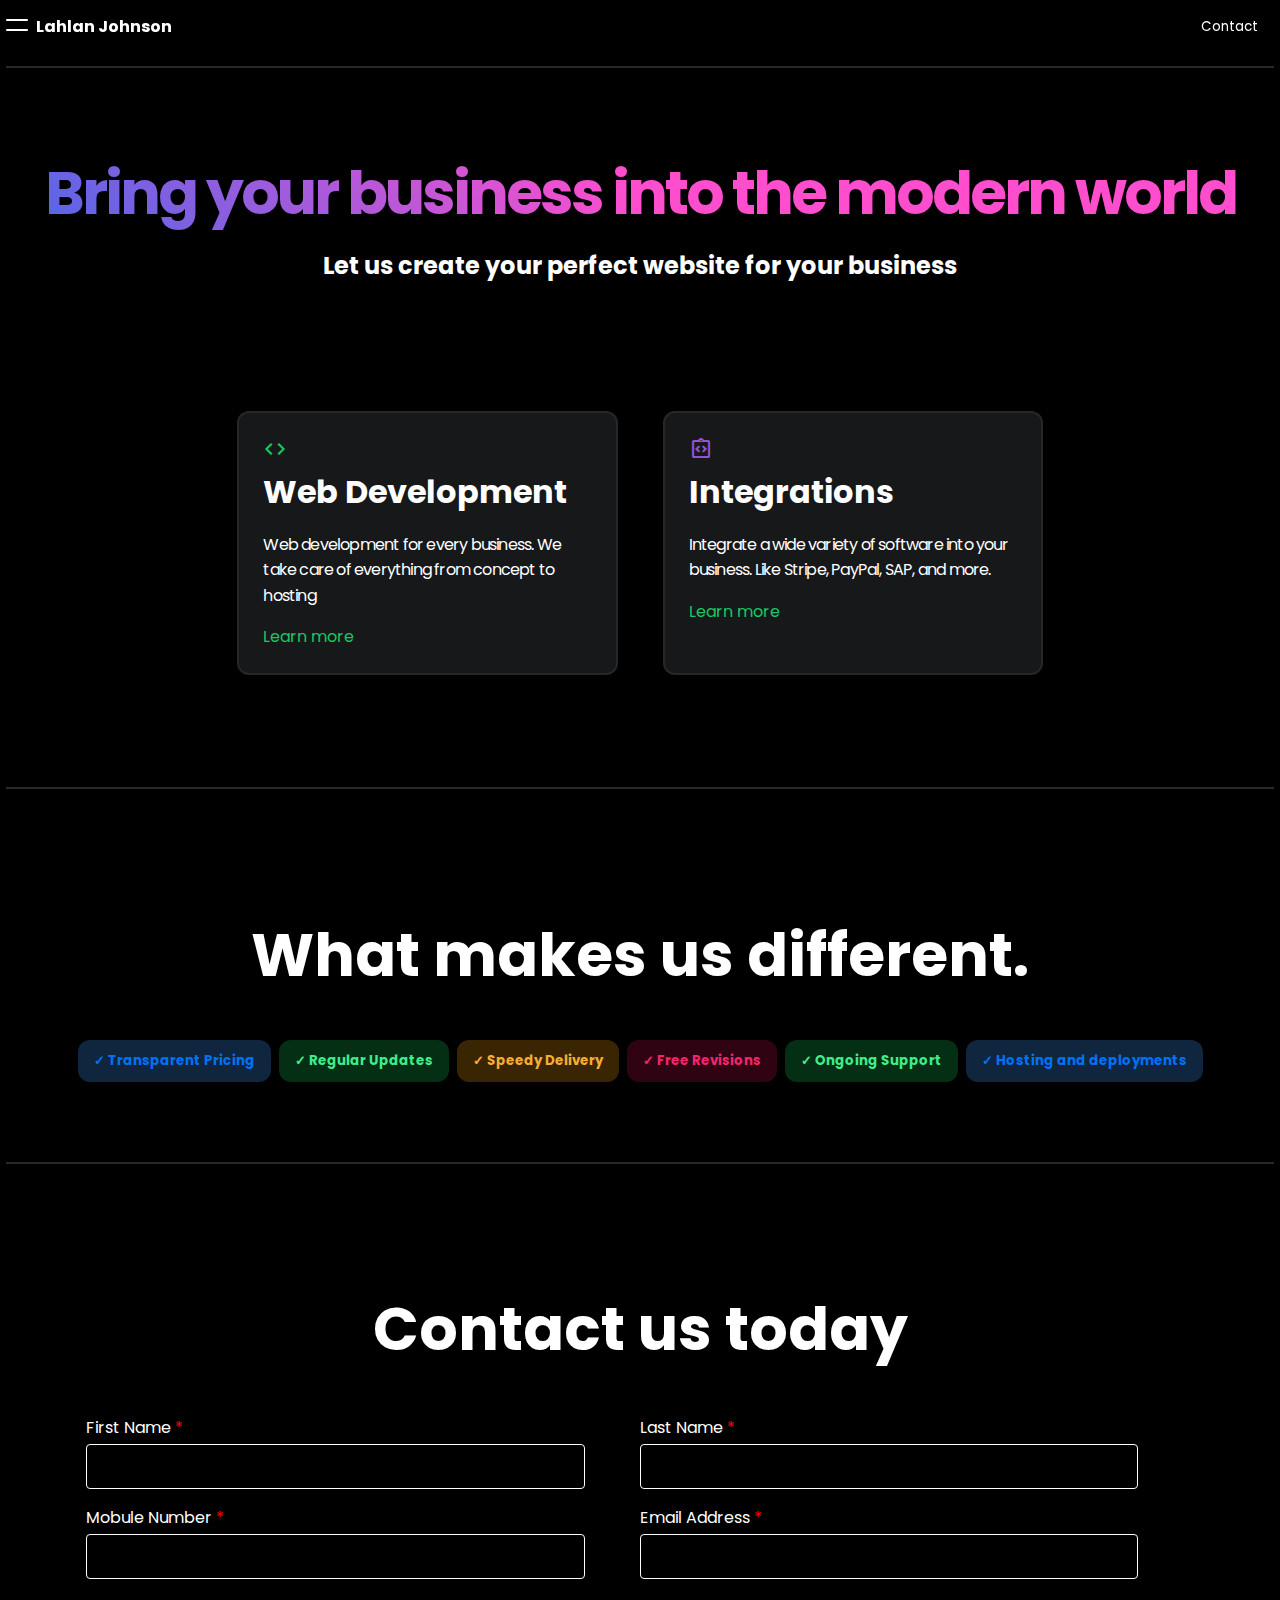
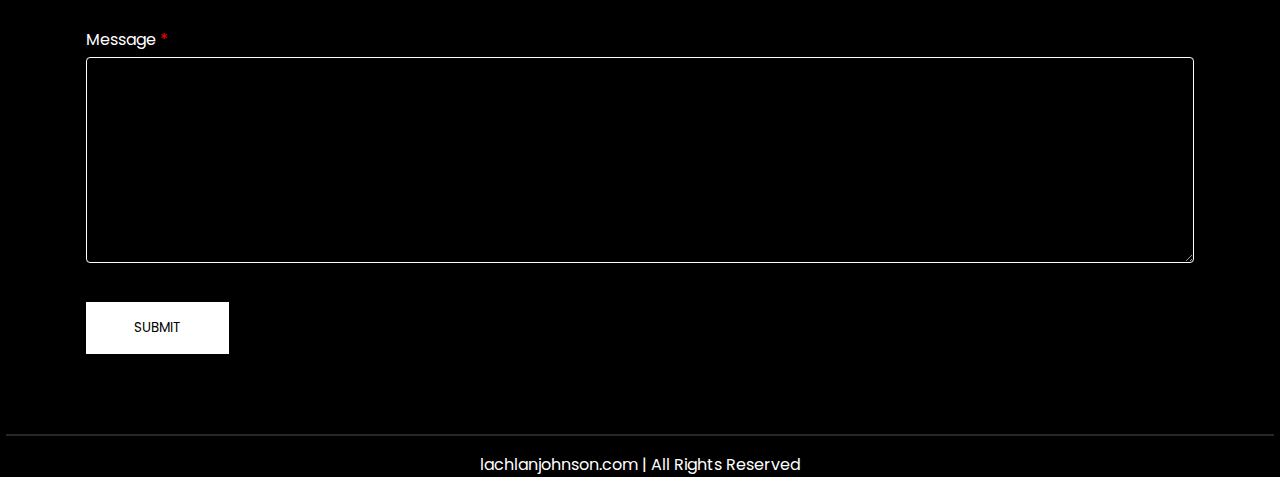
==== index.html @ 2bc39362 "Add files via upload" ====
<!DOCTYPE html>
<html lang="en">
<head>
  <meta charset="UTF-8">
  <meta http-equiv="X-UA-Compatible" content="IE=edge">
  <meta name="viewport" content="width=device-width, initial-scale=1.0">
  <link rel="stylesheet" href="/styles.css">
  <link rel="preconnect" href="https://fonts.googleapis.com">
<link rel="preconnect" href="https://fonts.gstatic.com" crossorigin>
<link href="https://fonts.googleapis.com/css2?family=Poppins:ital,wght@0,100;0,200;0,300;0,400;0,500;0,600;0,700;0,800;0,900;1,100;1,200;1,300;1,400;1,500;1,600;1,700;1,800;1,900&display=swap" rel="stylesheet">
  <link href="https://fonts.googleapis.com/icon?family=Material+Icons" rel="stylesheet">
  <link rel="stylesheet" href="https://fonts.googleapis.com/css2?family=Material+Symbols+Outlined:opsz,wght,FILL,GRAD@48,400,0,0" />
  <link rel="stylesheet" href="https://fonts.googleapis.com/css2?family=Material+Symbols+Outlined:opsz,wght,FILL,GRAD@20..48,100..700,0..1,-50..200" />
  <script src="/script.js" defer></script>
  <title>Lachlan Johnson</title>
</head>
<body>
  <header>
    <nav>
      <div class="navbar container">
        <div class="nav-flex">
          <div class="menu-icon">
            <input class="menu-icon__cheeckbox" type="checkbox" />
            <div>
              <span></span>
              <span></span>
            </div>
          </div>
  
          <span class="header-name">Lahlan Johnson</span>
          
        </div>
        <div class="nav-links">
          <a class="nav-links-anchor" href="#contact"><button class="nav-link-contact">Contact</button></a>
        </div>
      </div>
      <menu class="overlay">
        <ul class="overlay-ul">
          <li class="overlay-listitem"> <a class="anchor-item" href="/coming-soon.html">Web Development</a> </li>
          <li class="overlay-listitem"> <a class="anchor-item"  href="/coming-soon.html">SaaS</a> </li>
          <li class="overlay-listitem"> <a class="anchor-item"  href="/coming-soon.html"></a> </li>
        </ul>
      </menu>
    </nav>
  </header>

  <main>
    <section class="hero container">
      <h1 class="large-font hero-text">Bring your business into the modern world</h1>
      <p class="hero-p">Let us create your perfect website for your business</p>

      <div class="card-flex">
        <div class="card card-padding">
          <span style="color: #17C964;" class="material-icons">code</span>
          <h1 style="margin: 0" class="card-header">Web Development</h1>
          <p class="card-paragraph tight-letter-spacing">Web development for every business. We take care of everything from concept to hosting</p>
          <a style="color: #17C964" href="/coming-soon.html">Learn more</a>
        </div>

        <div class="card card-padding">
          <span style="color: #9750DD;" class="material-symbols-outlined">
            integration_instructions
            </span>
          <h1 style="margin: 0" class="card-header">Integrations</h1>
          <p class="card-paragraph tight-letter-spacing">Integrate a wide variety of software into your business. Like Stripe, PayPal, SAP, and more.</p>
          <a style="color: #17C964" href="/coming-soon.html">Learn more</a>
        </div>
      </div>
    </section>

    <section class="difference container">
      <h1 class="large-font difference-header">What makes us different.</h1>
      <div class="chip-grid">
        <button class="chip">&#10003 Transparent Pricing</button>
        <button class="chip">&#10003 Regular Updates</button>      
        <button class="chip">&#10003 Speedy Delivery</button>
        <button class="chip">&#10003 Free Revisions</button>
        <button class="chip">&#10003 Ongoing Support</button>
        <button class="chip">&#10003 Hosting and deployments</button>
      </div>
    </section>

    <section id="contact" class="cta container">
      <h1 class="cta-header large-font">Contact us today</h1>

      <form action="https://getform.io/f/d6334047-0075-4484-a3ac-f2ec2c60a82d" method="post">
        <div class="input-field-names">
          <div class="contact">
            <label name="firstName" class="cta-label" for="First Name">First Name</label>
            <input class="input-contact" type="text">
          </div>
    
          <div class="contact">
            <label class="cta-label" for="Last Name">Last Name</label>
            <input name="lastName" class="input-contact" type="text">
          </div>
        </div>
    
        <div class="input-field-contact">
          <div class="contact">
            <label class="cta-label" for="Mobile">Mobule Number</label>
            <input name="number" class="input-contact" type="text">
          </div>
    
          <div class="contact">
            <label class="cta-label" for="Email">Email Address</label>
            <input name="email" class="input-contact" type="text">
          </div>
        </div>
    
        <div class="text-area">
          <label class="cta-label" for="message">Message</label>
          <textarea name="message" class="message" name="" id="" cols="30" rows="10"></textarea>
        </div>
    
        <button class="submit-btn">SUBMIT</button>

      </section> 
       
    <footer>
      <div class="footer-container">
        <span href="#">lachlanjohnson.com | All Rights Reserved</span>
      </div>
    </footer>
  </main>
</body>
</html>
---- styles.css ----
:root {
  --bar-bg: white;
}
html {
  scroll-behavior: smooth;
}

body {
  margin: 0;
  scroll-behavior: smooth;
}

/* GLOBAL */
* {
  font-family: Poppins, Arial;
  box-sizing: border-box;
  /* margin: 0;
  padding: 0; */
}

.container {
  width: 100%;
  max-width: 1200px;
  margin: 0 auto;
}

@media (max-width: 1200px) {
  .container {
    width: 90%;
  }
}

.large-font {
  font-size: 60px;
}

.tight-letter-spacing {
  letter-spacing: -0.05em;
  line-height: 1.75;
}

.card-padding {
  padding: 24px 24px;
}

a {
  text-decoration: none;
}

a:visited {
  text-decoration: none;
  color: white;
}

h1 {
  color: white;
}
h3 {
  color: white;
}
p {
  color: white;
}

div {
  color: white;
}

span {
  color: white;
}

body {background-color: black;}

/* HEADER */
.hamburger {
  display: block;
  cursor: pointer;
}

.hamburger.active .bar:nth-child(1) {
  opacity: 0;
}
.hamburger.active .bar:nth-child(2) {
  transform: translateY(8px) rotate(45deg);
}
.hamburger.active .bar:nth-child(3) {
  transform: translateY(-8px) rotate(-45deg);
}

.bar {
  display: block;
  width: 25px;
  height: 3px;
  margin: 5px 0;
  transition: all 0.3s ease;
  background-color: white;
}

header {
  position: sticky;
  top: 0;
  background-color: rgba(0, 0, 0, 0.9);
}

nav {
  display: flex;
  flex-direction: column;
  justify-content: space-between;
  align-items: center;
  position: sticky;
  top: 0;
  left: 0;
  right: 0;
  z-index: 100;
}

.navbar {
  display: flex;
  flex-direction: row;
  align-items: center;
  justify-content: space-between;
  padding-bottom: 1rem;
  border-bottom: 2px solid #26292B;
}

.navbar__links {
  display: none;
  flex-direction: row;
  align-items: center;
  gap: 24px;
}

.navbar__links ul {
  list-style: none;
  padding: 0;
}

.nav-link-contact {
  color: white;
  background-color: black;
  border: none;
  cursor: pointer;
  border-radius: 0.5rem;
  padding: 0.5rem 1rem;
}

.nav-link-contact:hover {
  color: #929496;
  background-color: #2b2f31;
}

.nav-links-anchor {
  text-decoration: none;
  color: white;

}


.overlay {
  position: fixed;
	top: 5.2%;
	left: 0%;
	width: 100%;
	height: 100vh;
	display: none;
	z-index: 98;
  background: rgba(0, 0, 0, 0.6);
  backdrop-filter: saturate(180%) blur(16px);
	transition: 0.4s;
}


.overlay-ul {
  list-style: none;
}

.overlay-listitem {
  padding-bottom: 1rem;
  color: white;
}
.anchor-item {
  transition: 0.2s;
}
.anchor-item:active {
  color: #9BA1A6;
}
/*  */

.nav-links {
  display: block;
  margin-top: 0.3rem;
}

.nav-flex {
  display: flex;
  align-items: center;
}

.header-name {
  position: block;
  margin-top: 0.2rem;
  color: white;
  font-size: 16px;
  font-weight: bold;
}

/* HERO SECTION */
main {
  margin-top: 5rem;
}

.hero {
  display: flex;
  padding-bottom: 7rem;
  flex-direction: column;
  border-bottom: 2px solid #26292B;
  border-width: 100%;
}

.hero-text {
  color: #0072F5;
  margin: 0;
  letter-spacing: -0.05em;
  line-height: 1.5;
  text-align: center;
  background-image: linear-gradient(45deg, #0072F5 -20%, #FF4ECD 50%);
  background-clip: text;
  -webkit-background-clip: text;
  -webkit-text-fill-color: transparent;
}

.br-desktop {
  display: none;
}

.hero-p {
  font-size: 24px;
  margin-bottom: 3rem;
  margin-top: 0.6rem;
  font-weight: bold;
  text-align: center;
  color: white;
}

.card-flex {
  display: flex;
  flex-direction: column;
  gap: 35px;
}

.card {
  background-color: #16181a;
  border: 2px solid #252729;
  border-radius: 12px;
}

.card-paragraph {
  line-height: 1.6;
}

/* DIFFERENCE */

.difference {
  padding: 80px 0;
}

@media (min-width: 768px) {
  .difference {
    padding-top: 5rem;
    padding-bottom: 5rem;
    border-bottom: solid 2px #26292B;
  }
}

.difference-header {
  text-align: center;
}

.chip-flex {
  display: flex;
  flex-direction: row;
  justify-content: center;
 flex-wrap: wrap; 
}

.chip-grid {
  width: 100%;
  display: flex;
  flex-wrap: wrap;
  justify-content: center;
  gap: 8px;
}

.chip {
  display: inline;
  padding: 0.7rem 1rem;
  border-radius: 12px;
  border: none;
  cursor: pointer;
  font-weight: bold;
}

.chip:nth-child(1), .chip:nth-child(6) {
  background-color: #10253E;
  color: #0072F5;
}

.chip:nth-child(1):active, .chip:nth-child(6):active {
  background-color: #1D324B;
  color: #0D7FFF;
}

.chip:nth-child(2), .chip:nth-child(5) {
  background-color: #042F14;
  color: #41EC8B;
}

.chip:nth-child(2):active, .chip:nth-child(5):active {
  background-color: #113C21;
  color: #4EF998;
}

.chip:nth-child(3) {
  background-color: #3a2503;
  color: #F6AD37;
}

.chip:nth-child(3):active {
  background-color: #473210;
  color: #FFBA44;
}

.chip:nth-child(4) {
  background-color: #300313;
  color: #F4256d;
}

.chip:nth-child(4):active {
  background-color: #3D1020;
  color: #FF327A;
}

/* CTA */

.input-field-names {
  display: flex;
  justify-content: space-between;
  flex: 0 0 auto;
}

.input-field-contact {
  display: flex;
  justify-content: center;
  margin-top: 1rem;
}

.cta-header {
  text-align: center;
}

.cta-label {
  display: block;
  padding-bottom: 0.3rem;
  color: white;
}

.cta-label::after {
  content: " *";
  color: red;
}

.contact{
  width: 50%;
}

.input-contact {
  width: 90% !important;
  padding: 0.7rem;
  border: 1px white solid;
  border-radius: 0.25rem;
  background-color: black;
  caret-color: white;
  color: white;
}

.text-area {
  margin-top: 3rem;
  margin-bottom: 2rem;
}

.message {
  color: white;
  width: 100%;
  border: 1px white solid;
  border-radius: 0.25rem;
  background-color: black;
  caret-color: white;
}

.submit-btn {
  padding: 1rem 3rem;
  background-color: white;
  border: none;
  cursor: pointer;
}

.submit-btn:active {
  background-color: #E6E6E6;
}

.cta {
  border-bottom: 2px solid #26292B;
  padding-bottom: 2rem;
}

/* FOOTER */

footer span {
  cursor: pointer;
}

.footer-container {
  margin-top: 1rem;
  display: flex;
  justify-content: center;
}

@media screen and (min-width: 1280px) {
  .nav-links {
    display: flex;
    gap: 55px;
  }
  .card-flex {
    margin-top: 5rem;
    display: flex;
    flex-direction: row;
    justify-content: center;
    gap: 45px;
  }

  .card {
    width: 30%;
  }

  .br-desktop {
    display: block;
  }

  .container {
    width: 100%;
    max-width: 99%;
    margin: 0 auto;
  }

  /* CHIP */
/* ??????? WTRF*/
  .chip-flex {
    display: flex;
    align-items: center;
    justify-content: center;
    margin-left: 20%;
    width: 50%;
  }

  .chip-grid {
    display: grid;
    grid-template-areas: 'pricing updates delivery revisions support deployments';
  }

  .chip {
    display: inline;
    padding: 0.7rem 1rem;
    border-radius: 12px;
    border: none;
    font-weight: bold;
  }
  
  /* CTA */
  .cta {
    padding: 80px;
  }

  .cards-flex {
    display: flex;
    flex-direction: row;
    justify-content: center;
    gap: 50px;
  }

  .cards {
    width: 20%;
  }


}

.menu-icon {
  position: relative;
  margin-right: 10px;
  height: 50px;
  width: 20px;
  cursor: pointer;
}
.menu-icon .menu-icon__cheeckbox {
  display: block;
  width: 100%;
  height: 100%;
  position: relative;
  cursor: pointer;
  z-index: 2;
  -webkit-touch-callout: none;
  position: absolute;
  opacity: 0;
}
.menu-icon div {
  margin: auto;
  position: absolute;
  top: 0;
  right: 0;
  left: 0;
  bottom: 0;
  width: 22px;
  height: 12px;
}
.menu-icon span {
  position: absolute;
  display: block;
  width: 100%;
  height: 2px;
  background-color: var(--bar-bg, #000);
  border-radius: 1px;
  transition: all 0.2s cubic-bezier(0.1, 0.82, 0.76, 0.965);
}
.menu-icon span:first-of-type {
  top: 0;
}
.menu-icon span:last-of-type {
  bottom: 0;
}
.menu-icon.active span:first-of-type,
.menu-icon .menu-icon__cheeckbox:checked + div span:first-of-type {
  transform: rotate(45deg);
  top: 5px;
}
.menu-icon.active span:last-of-type,
.menu-icon .menu-icon__cheeckbox:checked + div span:last-of-type {
  transform: rotate(-45deg);
  bottom: 5px;
}
.menu-icon.active:hover span:first-of-type, .menu-icon.active:hover span:last-of-type, .menu-icon:hover .menu-icon__cheeckbox:checked + div span:first-of-type, .menu-icon:hover .menu-icon__cheeckbox:checked + div span:last-of-type {
  width: 22px;
}
@media (min-width: 1024px) {
  .menu-icon:hover span:first-of-type {
    width: 26px;
  }
  .menu-icon:hover span:last-of-type {
    width: 12px;
  }
}
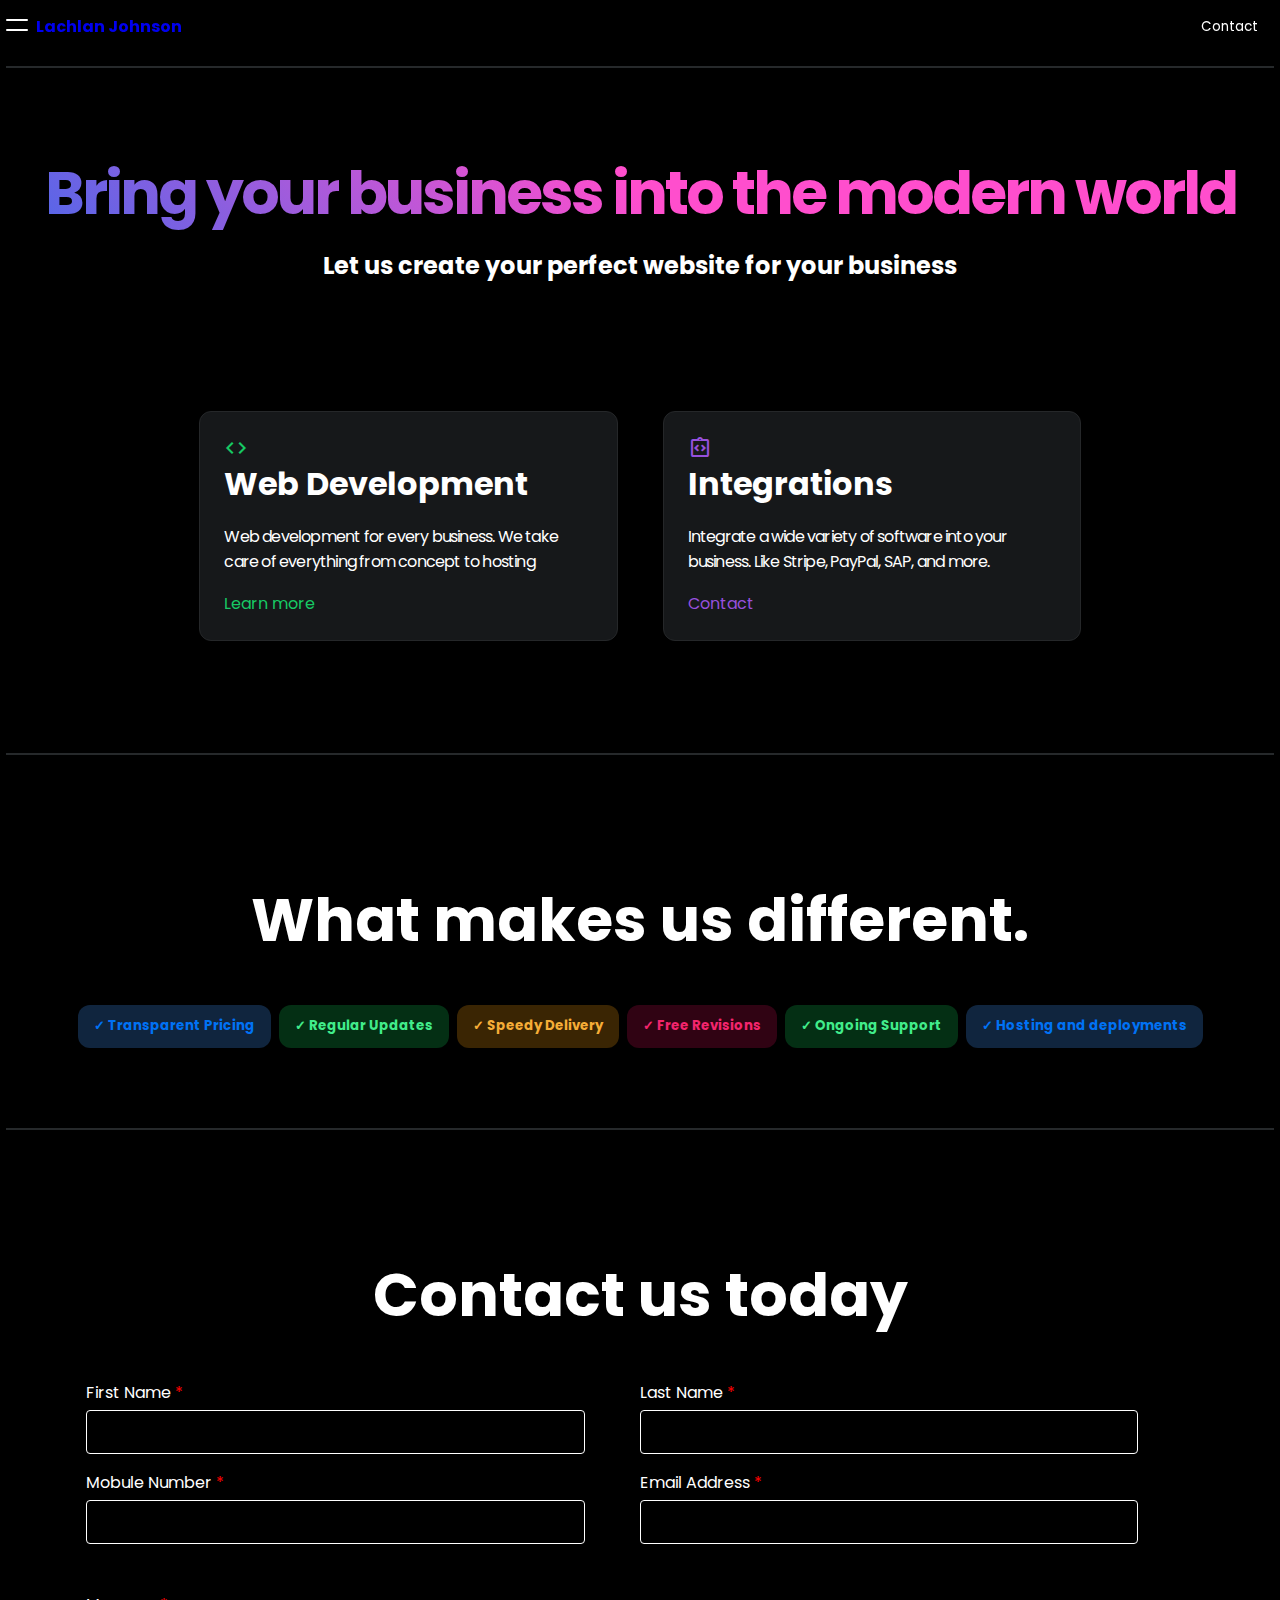
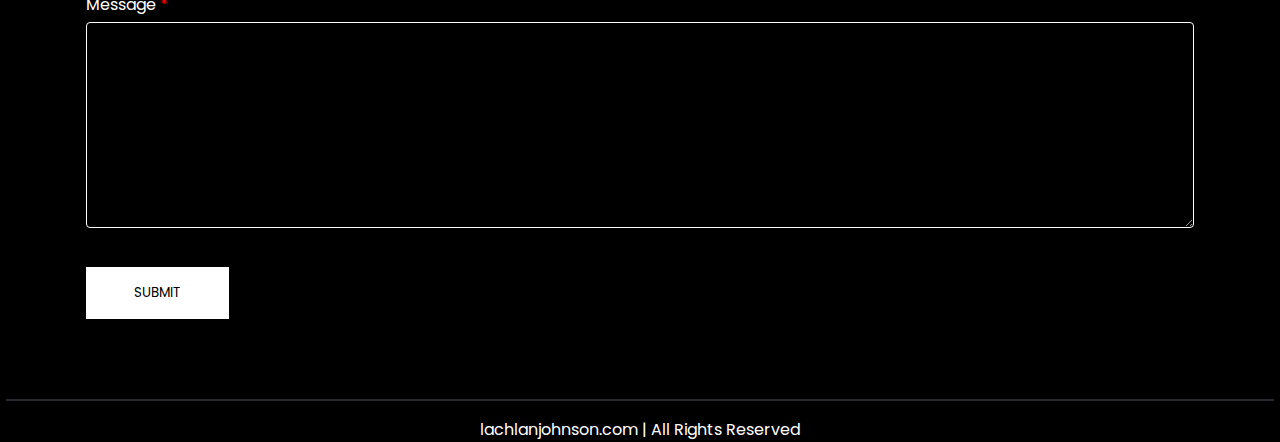
==== commit f3fb3e68: "Add files via upload" ====
--- a/index.html
+++ b/index.html
@@ -4,14 +4,14 @@
   <meta charset="UTF-8">
   <meta http-equiv="X-UA-Compatible" content="IE=edge">
   <meta name="viewport" content="width=device-width, initial-scale=1.0">
-  <link rel="stylesheet" href="/styles.css">
+  <link rel="stylesheet" href="styles.css">
   <link rel="preconnect" href="https://fonts.googleapis.com">
 <link rel="preconnect" href="https://fonts.gstatic.com" crossorigin>
 <link href="https://fonts.googleapis.com/css2?family=Poppins:ital,wght@0,100;0,200;0,300;0,400;0,500;0,600;0,700;0,800;0,900;1,100;1,200;1,300;1,400;1,500;1,600;1,700;1,800;1,900&display=swap" rel="stylesheet">
   <link href="https://fonts.googleapis.com/icon?family=Material+Icons" rel="stylesheet">
   <link rel="stylesheet" href="https://fonts.googleapis.com/css2?family=Material+Symbols+Outlined:opsz,wght,FILL,GRAD@48,400,0,0" />
   <link rel="stylesheet" href="https://fonts.googleapis.com/css2?family=Material+Symbols+Outlined:opsz,wght,FILL,GRAD@20..48,100..700,0..1,-50..200" />
-  <script src="/script.js" defer></script>
+  <script src="script.js" defer></script>
   <title>Lachlan Johnson</title>
 </head>
 <body>
@@ -27,7 +27,7 @@
             </div>
           </div>
   
-          <span class="header-name">Lahlan Johnson</span>
+          <span class="header-name"> <a href="/index.html">Lachlan Johnson</a> </span>
           
         </div>
         <div class="nav-links">
@@ -36,9 +36,8 @@
       </div>
       <menu class="overlay">
         <ul class="overlay-ul">
-          <li class="overlay-listitem"> <a class="anchor-item" href="/coming-soon.html">Web Development</a> </li>
-          <li class="overlay-listitem"> <a class="anchor-item"  href="/coming-soon.html">SaaS</a> </li>
-          <li class="overlay-listitem"> <a class="anchor-item"  href="/coming-soon.html"></a> </li>
+          <li class="overlay-listitem"> <a class="anchor-item" href="/web-development.html">Web Development</a> </li>
+          <!-- <li class="overlay-listitem"> <a class="anchor-item"  href="#contact">Integrations</a> </li> -->
         </ul>
       </menu>
     </nav>
@@ -54,7 +53,7 @@
           <span style="color: #17C964;" class="material-icons">code</span>
           <h1 style="margin: 0" class="card-header">Web Development</h1>
           <p class="card-paragraph tight-letter-spacing">Web development for every business. We take care of everything from concept to hosting</p>
-          <a style="color: #17C964" href="/coming-soon.html">Learn more</a>
+          <a style="color: #17C964" href="/web-development.html">Learn more</a>
         </div>
 
         <div class="card card-padding">
@@ -63,7 +62,7 @@
             </span>
           <h1 style="margin: 0" class="card-header">Integrations</h1>
           <p class="card-paragraph tight-letter-spacing">Integrate a wide variety of software into your business. Like Stripe, PayPal, SAP, and more.</p>
-          <a style="color: #17C964" href="/coming-soon.html">Learn more</a>
+          <a style="color: #9750DD" href="#contact">Contact</a>
         </div>
       </div>
     </section>
@@ -119,7 +118,7 @@
        
     <footer>
       <div class="footer-container">
-        <span href="#">lachlanjohnson.com | All Rights Reserved</span>
+        <span href="/index.html">lachlanjohnson.com | All Rights Reserved</span>
       </div>
     </footer>
   </main>
--- a/styles.css
+++ b/styles.css
@@ -138,17 +138,17 @@
 
 .nav-link-contact {
   color: white;
-  background-color: black;
+  background-color: transparent;
   border: none;
   cursor: pointer;
   border-radius: 0.5rem;
   padding: 0.5rem 1rem;
 }
 
-.nav-link-contact:hover {
+/* .nav-link-contact:hover {
   color: #929496;
   background-color: #2b2f31;
-}
+} */
 
 .nav-links-anchor {
   text-decoration: none;
@@ -246,13 +246,24 @@
 .card-flex {
   display: flex;
   flex-direction: column;
+  align-items: center;
   gap: 35px;
 }
 
+.nav-link-contact:hover {
+  color: #929496;
+  background-color: #2b2f31;
+}
+
+
 .card {
+  display: flex;
+  flex-direction: column;
+  justify-content: center;
   background-color: #16181a;
-  border: 2px solid #252729;
+  border: 1.5px solid #252729;
   border-radius: 12px;
+  width: 90%;
 }
 
 .card-paragraph {
@@ -264,6 +275,7 @@
 .difference {
   padding: 80px 0;
 }
+
 
 @media (min-width: 768px) {
   .difference {
@@ -275,6 +287,10 @@
 
 .difference-header {
   text-align: center;
+}
+
+.nav-link-contact:hover {
+  background-color: transparent;
 }
 
 .chip-flex {
@@ -439,8 +455,13 @@
     gap: 45px;
   }
 
+  .nav-link-contact:hover {
+    color: #929496;
+    background-color: #2b2f31;
+  }
+  
   .card {
-    width: 30%;
+    width: 33%;
   }
 
   .br-desktop {
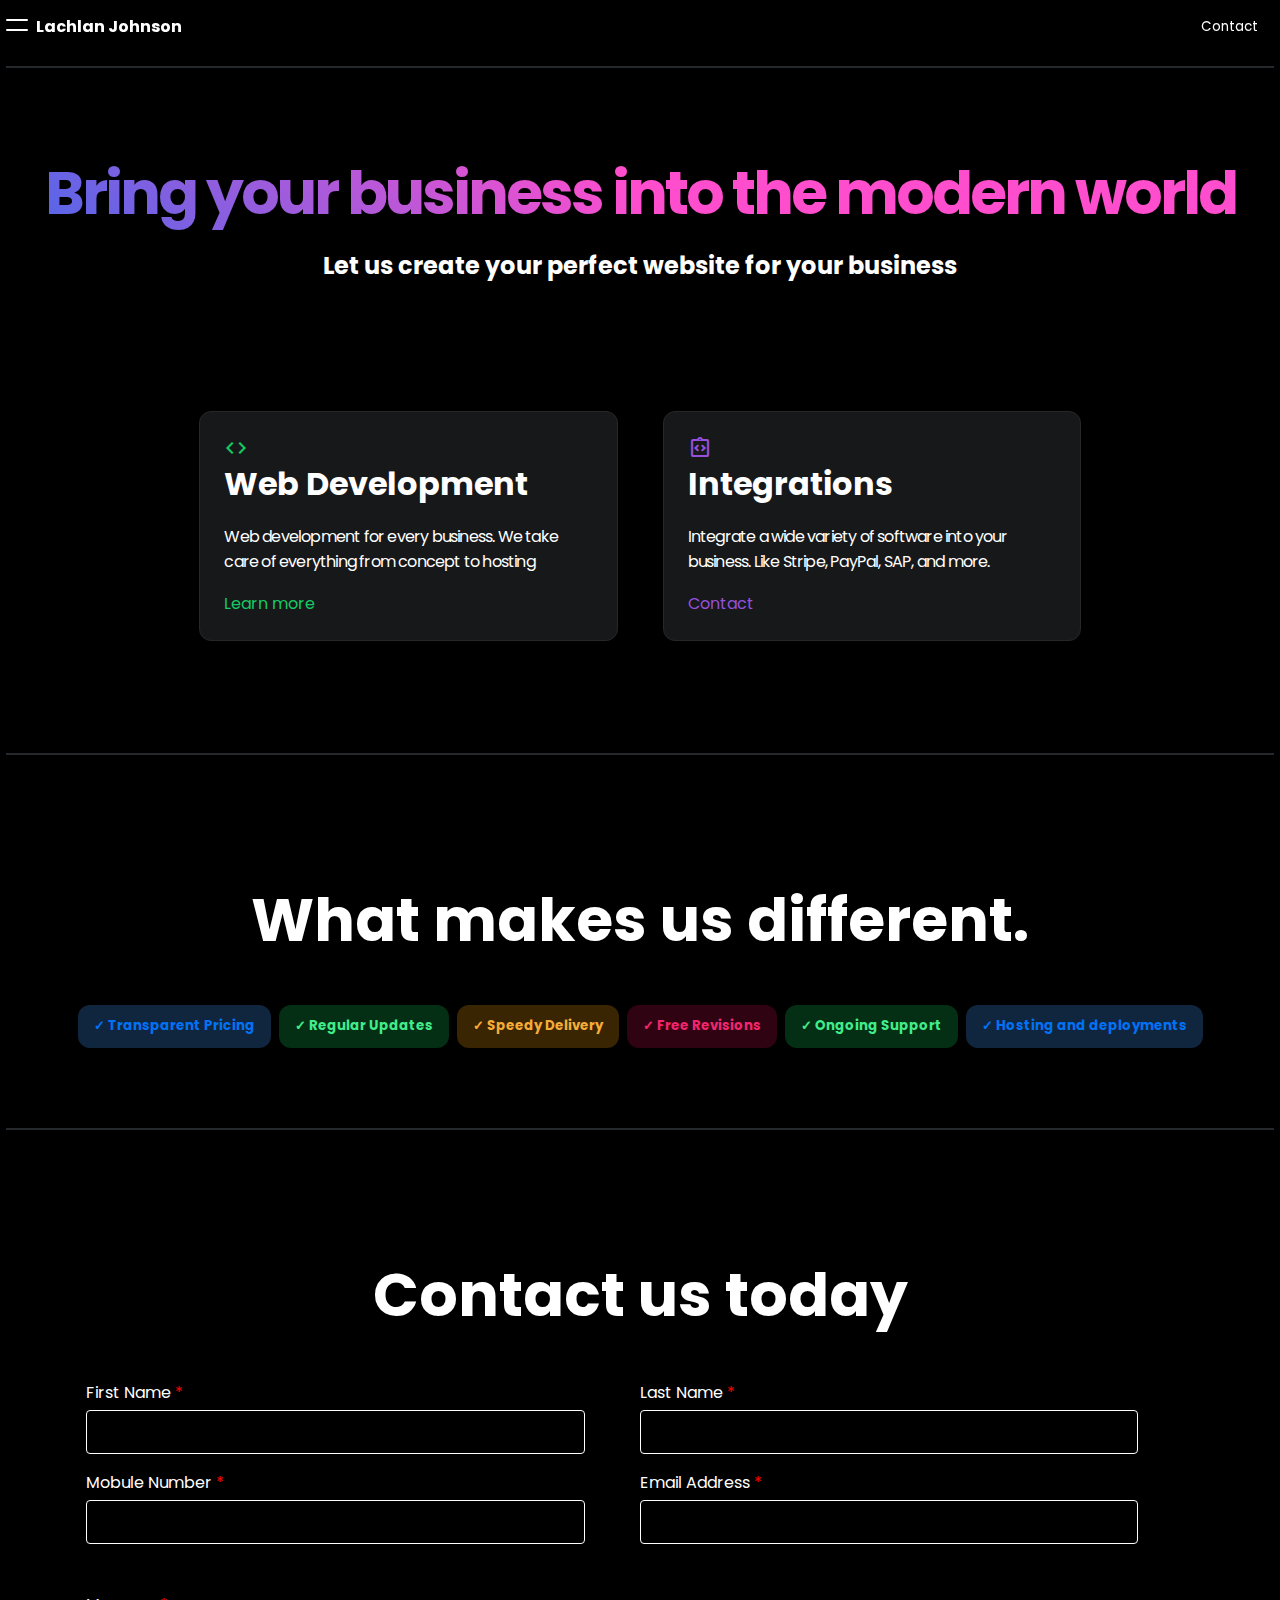
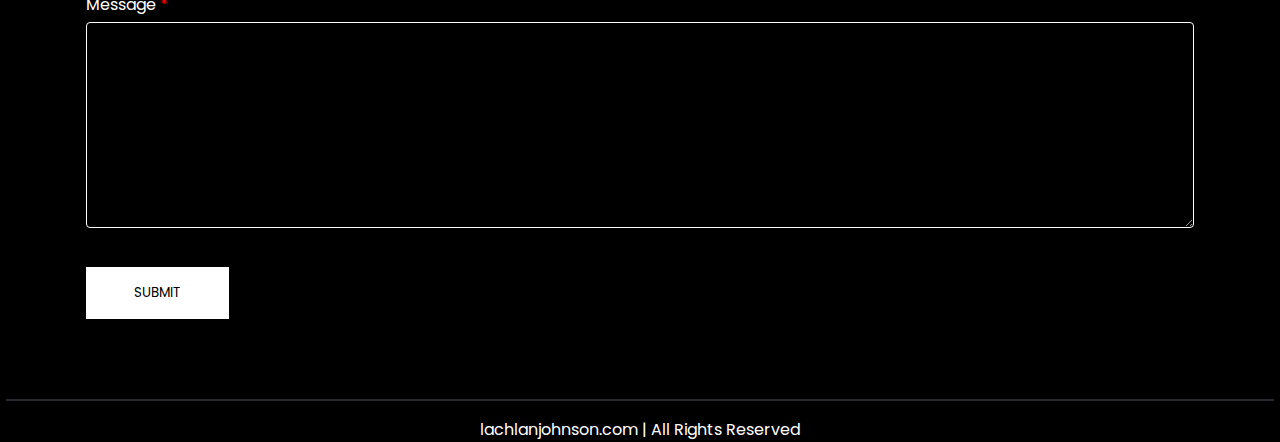
==== commit fb54e42a: "Update index.html" ====
--- a/index.html
+++ b/index.html
@@ -86,24 +86,24 @@
         <div class="input-field-names">
           <div class="contact">
             <label name="firstName" class="cta-label" for="First Name">First Name</label>
-            <input class="input-contact" type="text">
+            <input class="input-contact" type="text required">
           </div>
     
           <div class="contact">
             <label class="cta-label" for="Last Name">Last Name</label>
-            <input name="lastName" class="input-contact" type="text">
+            <input name="lastName" class="input-contact" type="text" required>
           </div>
         </div>
     
         <div class="input-field-contact">
           <div class="contact">
             <label class="cta-label" for="Mobile">Mobule Number</label>
-            <input name="number" class="input-contact" type="text">
+            <input name="number" class="input-contact" type="text" required>
           </div>
     
           <div class="contact">
             <label class="cta-label" for="Email">Email Address</label>
-            <input name="email" class="input-contact" type="text">
+            <input name="email" class="input-contact" type="text" required>
           </div>
         </div>
     
@@ -123,4 +123,4 @@
     </footer>
   </main>
 </body>
-</html>+</html>
--- a/styles.css
+++ b/styles.css
@@ -45,6 +45,11 @@
 
 a {
   text-decoration: none;
+}
+
+a:link {
+  text-decoration: none;
+  color: white;
 }
 
 a:visited {
@@ -579,4 +584,4 @@
   .menu-icon:hover span:last-of-type {
     width: 12px;
   }
-}+}
